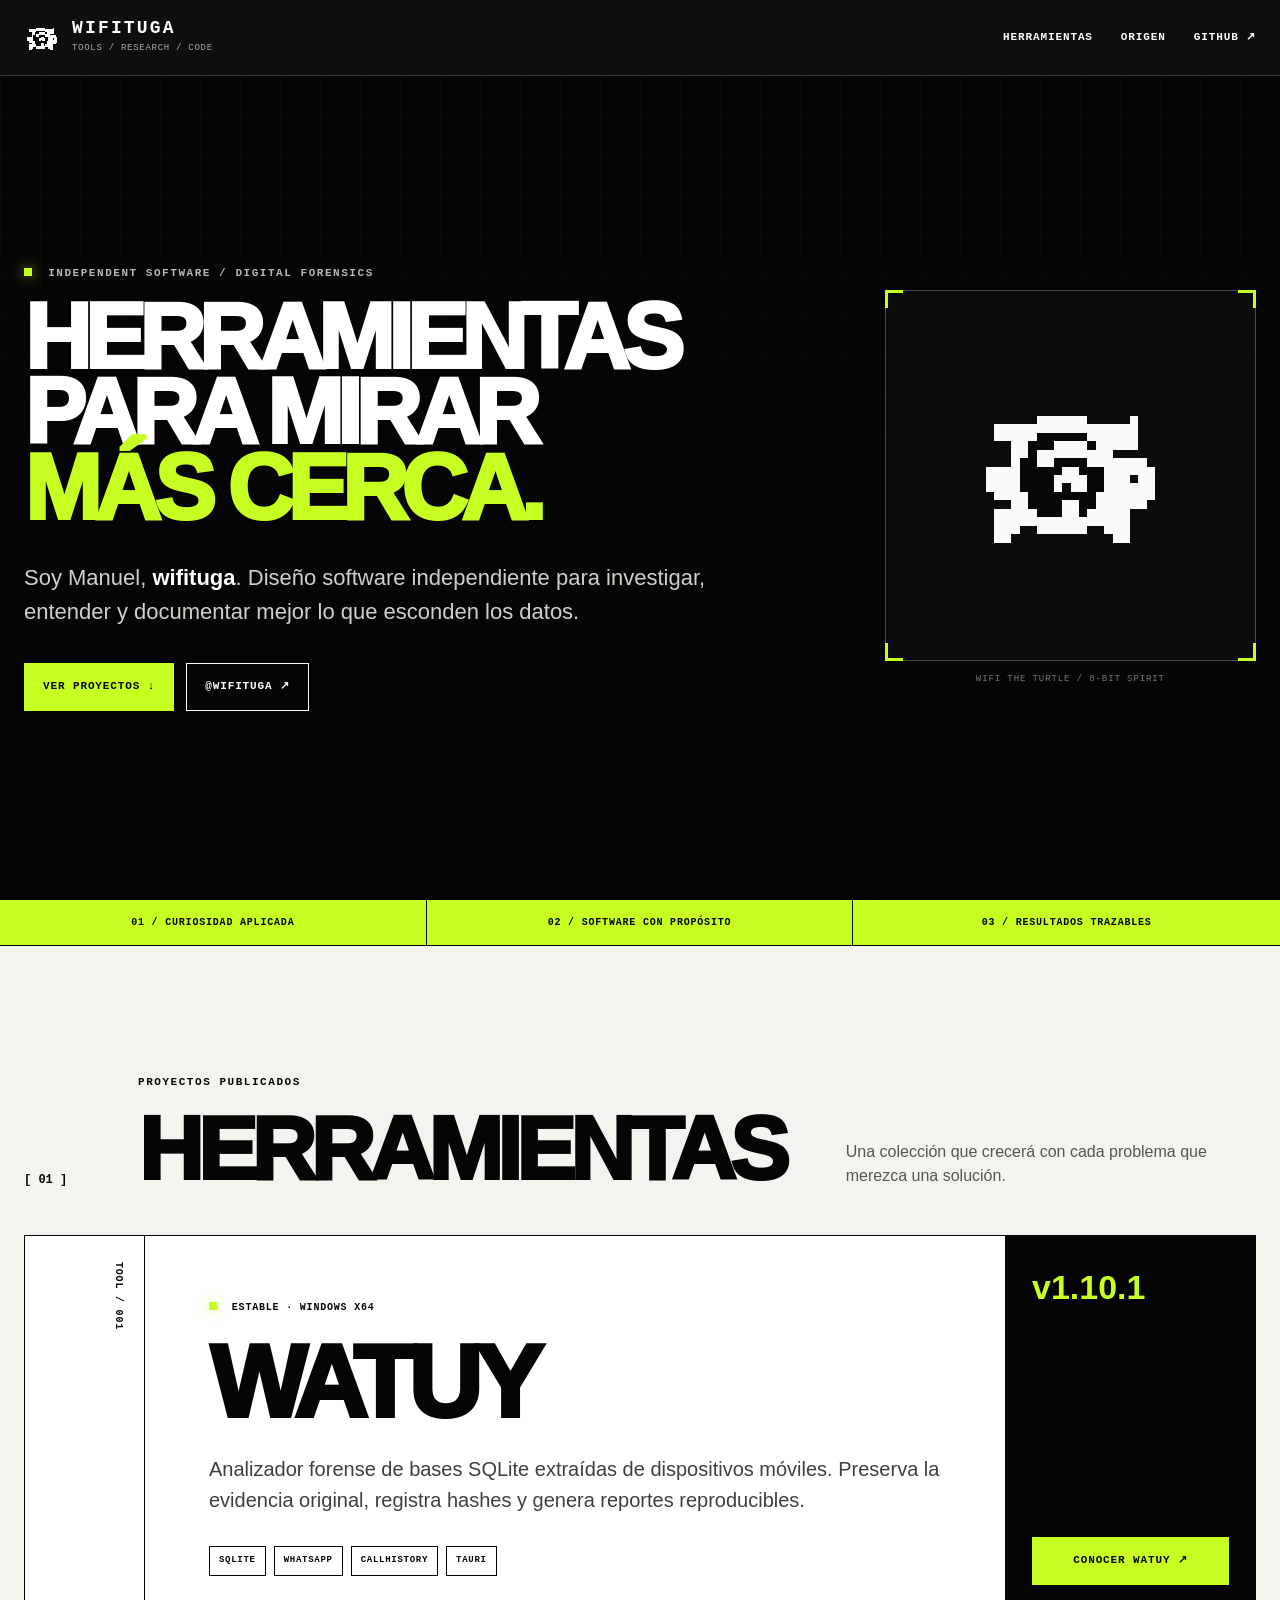
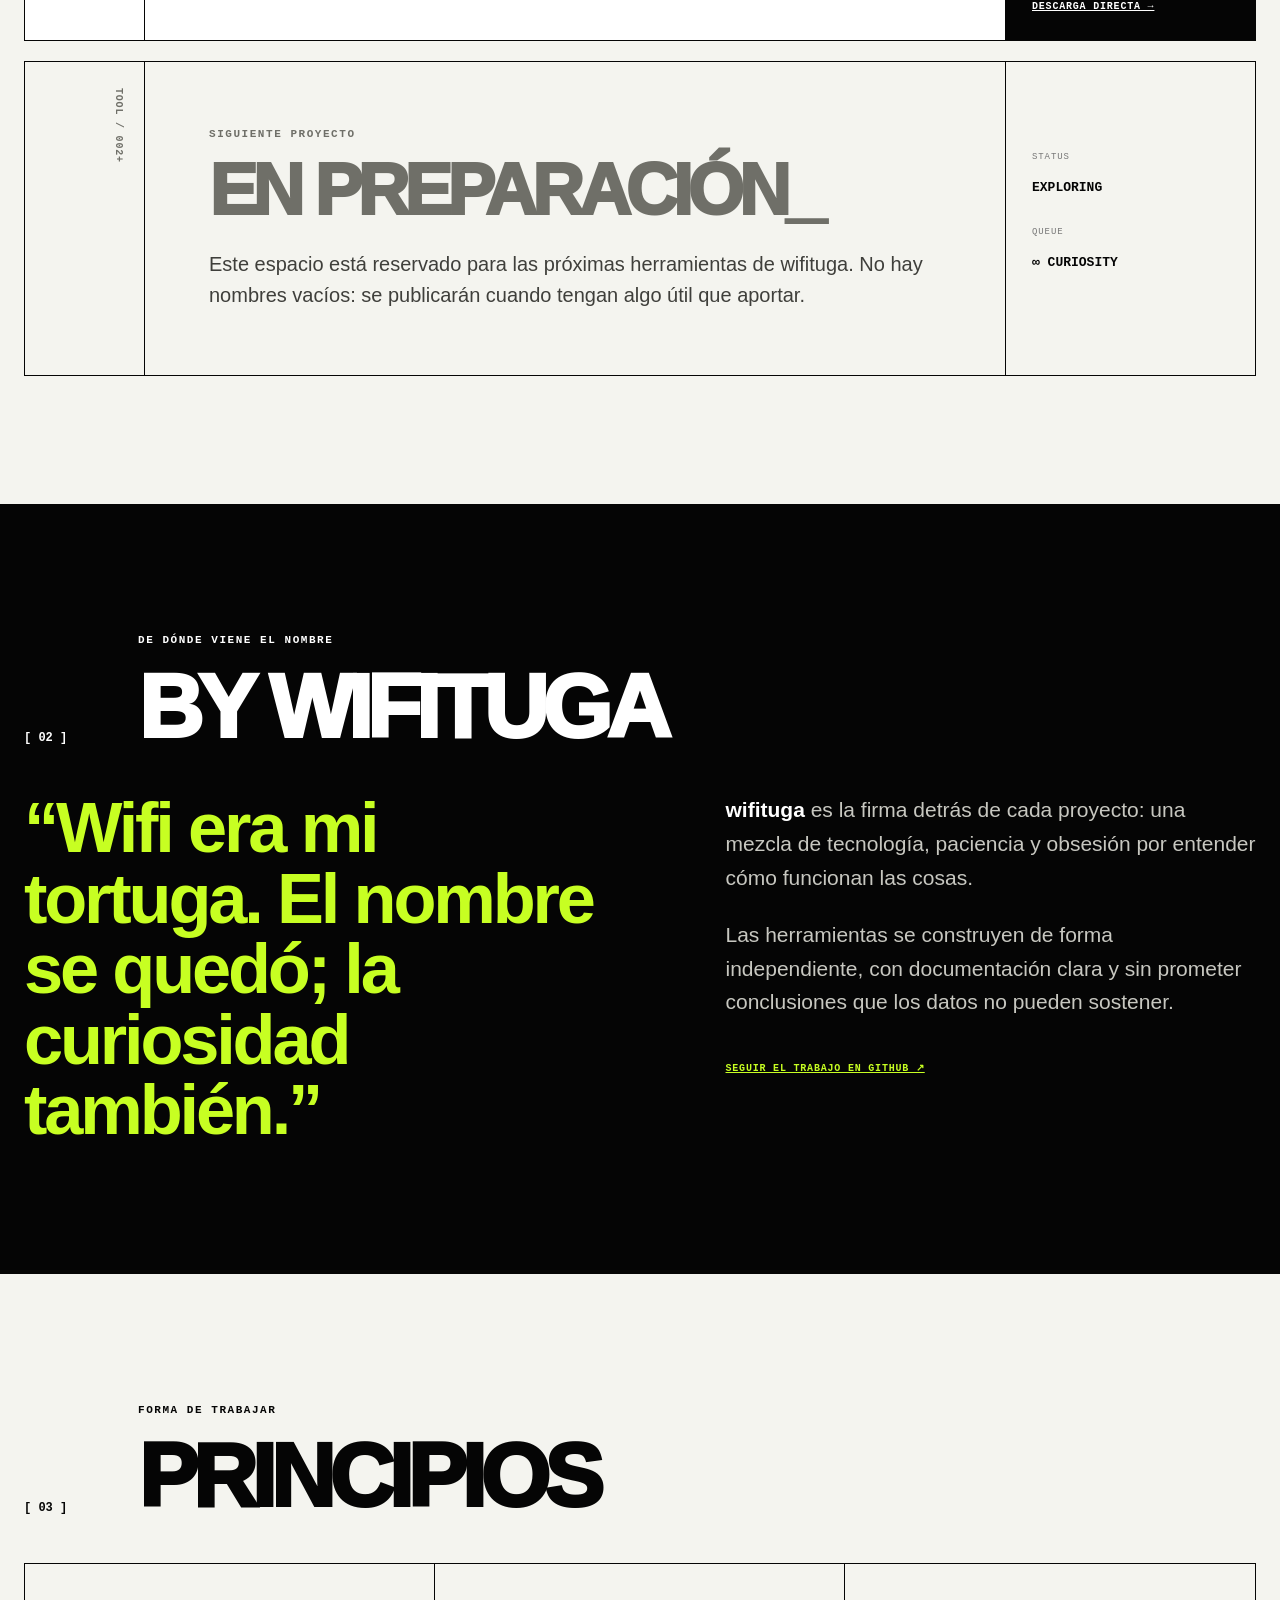
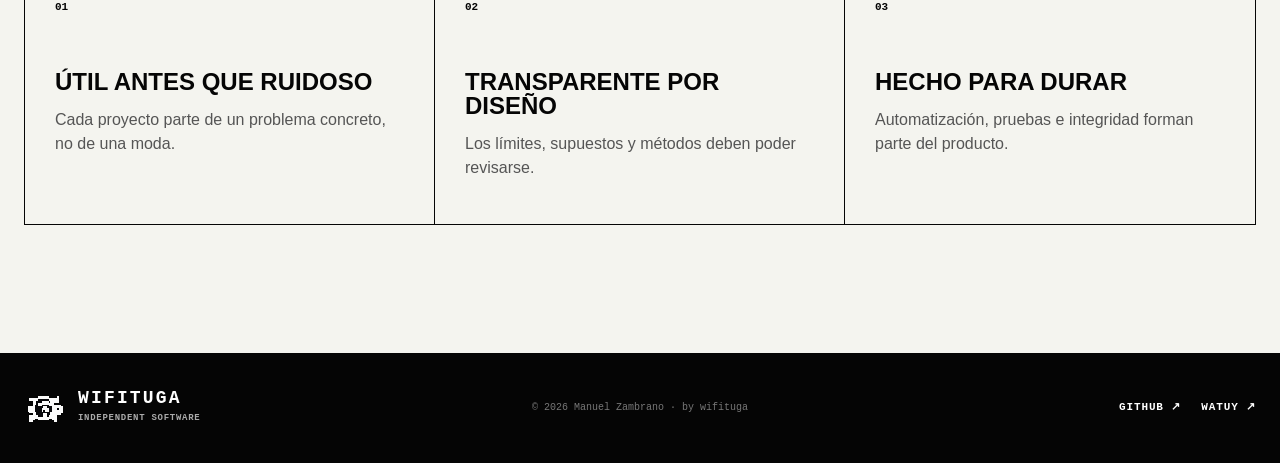
==== index.html @ 019ec4ca "feat: launch wifituga tools portal" ====
<!doctype html>
<html lang="es">
  <head>
    <meta charset="UTF-8" />
    <meta name="viewport" content="width=device-width, initial-scale=1" />
    <meta name="theme-color" content="#050505" />
    <meta
      name="description"
      content="Herramientas independientes de software y análisis forense digital creadas por wifituga. Conoce Watuy y los próximos proyectos."
    />
    <meta name="author" content="Manuel Zambrano — wifituga" />
    <meta name="robots" content="index, follow, max-image-preview:large" />
    <link rel="canonical" href="https://wifituga.github.io/" />
    <link rel="icon" href="assets/turtle.svg" type="image/svg+xml" />

    <meta property="og:type" content="website" />
    <meta property="og:site_name" content="wifituga" />
    <meta
      property="og:title"
      content="wifituga — herramientas para mirar más cerca"
    />
    <meta
      property="og:description"
      content="Software independiente, forense digital y proyectos nacidos de la curiosidad."
    />
    <meta property="og:url" content="https://wifituga.github.io/" />
    <meta
      property="og:image"
      content="https://wifituga.github.io/assets/og.png"
    />
    <meta property="og:image:width" content="1536" />
    <meta property="og:image:height" content="1024" />
    <meta
      property="og:image:alt"
      content="wifituga — herramientas para mirar más cerca"
    />
    <meta name="twitter:card" content="summary_large_image" />
    <meta
      name="twitter:title"
      content="wifituga — herramientas para mirar más cerca"
    />
    <meta
      name="twitter:description"
      content="Software independiente, forense digital y proyectos nacidos de la curiosidad."
    />
    <meta
      name="twitter:image"
      content="https://wifituga.github.io/assets/og.png"
    />

    <title>wifituga — software independiente y forense digital</title>
    <link rel="stylesheet" href="styles.css" />

    <script type="application/ld+json">
      {
        "@context": "https://schema.org",
        "@graph": [
          {
            "@type": "Person",
            "@id": "https://wifituga.github.io/#creator",
            "name": "Manuel Zambrano",
            "alternateName": "wifituga",
            "url": "https://wifituga.github.io/",
            "sameAs": ["https://github.com/wifituga"]
          },
          {
            "@type": "WebSite",
            "@id": "https://wifituga.github.io/#website",
            "name": "wifituga",
            "url": "https://wifituga.github.io/",
            "inLanguage": "es",
            "author": { "@id": "https://wifituga.github.io/#creator" }
          },
          {
            "@type": "SoftwareApplication",
            "name": "Watuy",
            "softwareVersion": "1.10.1",
            "applicationCategory": "SecurityApplication",
            "operatingSystem": "Windows 10, Windows 11",
            "url": "https://wifituga.github.io/watuy-downloads/",
            "downloadUrl": "https://github.com/wifituga/watuy-downloads/releases/latest",
            "description": "Analizador forense de bases SQLite extraídas de dispositivos móviles.",
            "author": { "@id": "https://wifituga.github.io/#creator" },
            "offers": {
              "@type": "Offer",
              "price": "0",
              "priceCurrency": "USD"
            }
          }
        ]
      }
    </script>
  </head>
  <body>
    <a class="skip-link" href="#herramientas">Saltar a herramientas</a>

    <header class="site-header">
      <a class="brand" href="#inicio" aria-label="wifituga, inicio">
        <img src="assets/turtle.svg" alt="" width="36" height="36" />
        <span><b>WIFITUGA</b><small>TOOLS / RESEARCH / CODE</small></span>
      </a>
      <nav aria-label="Navegación principal">
        <a href="#herramientas">HERRAMIENTAS</a>
        <a href="#origen">ORIGEN</a>
        <a href="https://github.com/wifituga" rel="me noopener">GITHUB ↗</a>
      </nav>
    </header>

    <main id="inicio">
      <section class="hero" aria-labelledby="hero-title">
        <div class="hero-grid" aria-hidden="true"></div>
        <div class="hero-copy">
          <p class="kicker">
            <span></span> INDEPENDENT SOFTWARE / DIGITAL FORENSICS
          </p>
          <h1 id="hero-title">
            <span>HERRAMIENTAS</span><span>PARA MIRAR</span><em>MÁS CERCA.</em>
          </h1>
          <p class="hero-intro">
            Soy Manuel, <strong>wifituga</strong>. Diseño software independiente
            para investigar, entender y documentar mejor lo que esconden los
            datos.
          </p>
          <div class="hero-actions">
            <a class="button button-primary" href="#herramientas"
              >VER PROYECTOS ↓</a
            >
            <a class="button button-quiet" href="https://github.com/wifituga"
              >@WIFITUGA ↗</a
            >
          </div>
        </div>
        <div class="hero-mark" aria-hidden="true">
          <div class="mark-frame">
            <span class="corner top-left"></span>
            <span class="corner top-right"></span>
            <span class="corner bottom-left"></span>
            <span class="corner bottom-right"></span>
            <img src="assets/turtle.svg" alt="" width="220" height="220" />
          </div>
          <p>WIFI THE TURTLE / 8-BIT SPIRIT</p>
        </div>
      </section>

      <section class="signal" aria-label="Principios de wifituga">
        <span>01 / CURIOSIDAD APLICADA</span>
        <span>02 / SOFTWARE CON PROPÓSITO</span>
        <span>03 / RESULTADOS TRAZABLES</span>
      </section>

      <section
        id="herramientas"
        class="section tools-section"
        aria-labelledby="tools-title"
      >
        <div class="section-heading">
          <p class="section-index">[ 01 ]</p>
          <div>
            <p class="eyebrow">PROYECTOS PUBLICADOS</p>
            <h2 id="tools-title">HERRAMIENTAS</h2>
          </div>
          <p class="section-note">
            Una colección que crecerá con cada problema que merezca una
            solución.
          </p>
        </div>

        <article class="product-card product-live">
          <div class="product-number">TOOL / 001</div>
          <div class="product-main">
            <div class="product-status">
              <span></span> ESTABLE · WINDOWS X64
            </div>
            <h3>WATUY</h3>
            <p>
              Analizador forense de bases SQLite extraídas de dispositivos
              móviles. Preserva la evidencia original, registra hashes y genera
              reportes reproducibles.
            </p>
            <ul class="tag-list" aria-label="Tecnologías y alcance de Watuy">
              <li>SQLITE</li>
              <li>WHATSAPP</li>
              <li>CALLHISTORY</li>
              <li>TAURI</li>
            </ul>
          </div>
          <div class="product-actions">
            <span class="version">v1.10.1</span>
            <a
              class="button button-primary"
              href="https://wifituga.github.io/watuy-downloads/"
              >CONOCER WATUY ↗</a
            >
            <a
              class="text-link"
              href="https://github.com/wifituga/watuy-downloads/releases/latest"
              >DESCARGA DIRECTA →</a
            >
          </div>
        </article>

        <article class="product-card product-next">
          <div class="product-number">TOOL / 002+</div>
          <div class="product-main">
            <p class="eyebrow">SIGUIENTE PROYECTO</p>
            <h3>EN PREPARACIÓN<span class="cursor">_</span></h3>
            <p>
              Este espacio está reservado para las próximas herramientas de
              wifituga. No hay nombres vacíos: se publicarán cuando tengan algo
              útil que aportar.
            </p>
          </div>
          <div class="product-actions product-code" aria-hidden="true">
            <span>STATUS</span>
            <b>EXPLORING</b>
            <span>QUEUE</span>
            <b>∞ CURIOSITY</b>
          </div>
        </article>
      </section>

      <section
        id="origen"
        class="section origin-section"
        aria-labelledby="origin-title"
      >
        <div class="section-heading inverse-heading">
          <p class="section-index">[ 02 ]</p>
          <div>
            <p class="eyebrow">DE DÓNDE VIENE EL NOMBRE</p>
            <h2 id="origin-title">BY WIFITUGA</h2>
          </div>
        </div>
        <div class="origin-grid">
          <blockquote>
            “Wifi era mi tortuga. El nombre se quedó; la curiosidad también.”
          </blockquote>
          <div class="origin-copy">
            <p>
              <strong>wifituga</strong> es la firma detrás de cada proyecto: una
              mezcla de tecnología, paciencia y obsesión por entender cómo
              funcionan las cosas.
            </p>
            <p>
              Las herramientas se construyen de forma independiente, con
              documentación clara y sin prometer conclusiones que los datos no
              pueden sostener.
            </p>
            <a href="https://github.com/wifituga" class="inverse-link"
              >SEGUIR EL TRABAJO EN GITHUB ↗</a
            >
          </div>
        </div>
      </section>

      <section
        class="section principles-section"
        aria-labelledby="principles-title"
      >
        <div class="section-heading">
          <p class="section-index">[ 03 ]</p>
          <div>
            <p class="eyebrow">FORMA DE TRABAJAR</p>
            <h2 id="principles-title">PRINCIPIOS</h2>
          </div>
        </div>
        <div class="principles-grid">
          <article>
            <span>01</span>
            <h3>ÚTIL ANTES QUE RUIDOSO</h3>
            <p>Cada proyecto parte de un problema concreto, no de una moda.</p>
          </article>
          <article>
            <span>02</span>
            <h3>TRANSPARENTE POR DISEÑO</h3>
            <p>Los límites, supuestos y métodos deben poder revisarse.</p>
          </article>
          <article>
            <span>03</span>
            <h3>HECHO PARA DURAR</h3>
            <p>
              Automatización, pruebas e integridad forman parte del producto.
            </p>
          </article>
        </div>
      </section>
    </main>

    <footer>
      <a class="footer-brand" href="#inicio">
        <img src="assets/turtle.svg" alt="" width="42" height="42" />
        <span><b>WIFITUGA</b><small>INDEPENDENT SOFTWARE</small></span>
      </a>
      <p>© 2026 Manuel Zambrano · by wifituga</p>
      <div>
        <a href="https://github.com/wifituga">GITHUB ↗</a
        ><a href="https://wifituga.github.io/watuy-downloads/">WATUY ↗</a>
      </div>
    </footer>
  </body>
</html>
---- styles.css ----
:root {
  --ink: #050505;
  --paper: #f4f4ef;
  --white: #fff;
  --muted: #9a9a91;
  --line: rgba(5, 5, 5, 0.2);
  --acid: #c7ff22;
  --max: 1240px;
}

* {
  box-sizing: border-box;
}
html {
  scroll-behavior: smooth;
}
body {
  margin: 0;
  background: var(--paper);
  color: var(--ink);
  font-family: "Courier New", Courier, monospace;
  line-height: 1.5;
  text-rendering: optimizeLegibility;
}
a {
  color: inherit;
}
img {
  display: block;
  max-width: 100%;
}

.skip-link {
  position: fixed;
  top: -100px;
  left: 16px;
  z-index: 100;
  padding: 10px 14px;
  background: var(--acid);
  color: var(--ink);
  font-weight: 900;
}
.skip-link:focus {
  top: 12px;
}

.site-header {
  position: sticky;
  top: 0;
  z-index: 50;
  display: flex;
  min-height: 76px;
  align-items: center;
  justify-content: space-between;
  padding: 12px max(24px, calc((100vw - var(--max)) / 2));
  border-bottom: 1px solid rgba(255, 255, 255, 0.18);
  background: rgba(5, 5, 5, 0.96);
  color: var(--white);
  backdrop-filter: blur(12px);
}
.brand,
.footer-brand {
  display: flex;
  align-items: center;
  gap: 12px;
  text-decoration: none;
}
.brand img,
.footer-brand img {
  filter: invert(1);
}
.brand span,
.footer-brand span {
  display: grid;
}
.brand b,
.footer-brand b {
  font-size: 18px;
  letter-spacing: 0.12em;
  line-height: 1;
}
.brand small,
.footer-brand small {
  margin-top: 5px;
  color: #aaa;
  font-size: 9px;
  letter-spacing: 0.08em;
}
nav {
  display: flex;
  align-items: center;
  gap: 28px;
}
nav a,
footer a {
  font-size: 11px;
  font-weight: 900;
  letter-spacing: 0.08em;
  text-decoration: none;
}
nav a:hover,
nav a:focus-visible,
footer a:hover,
footer a:focus-visible {
  color: var(--acid);
}

.hero {
  position: relative;
  display: grid;
  min-height: calc(100vh - 76px);
  grid-template-columns: minmax(0, 1.35fr) minmax(320px, 0.65fr);
  align-items: center;
  gap: clamp(40px, 7vw, 100px);
  overflow: hidden;
  padding: clamp(70px, 10vw, 130px) max(24px, calc((100vw - var(--max)) / 2));
  background: var(--ink);
  color: var(--white);
}
.hero-grid {
  position: absolute;
  inset: 0;
  opacity: 0.13;
  background-image:
    linear-gradient(rgba(255, 255, 255, 0.2) 1px, transparent 1px),
    linear-gradient(90deg, rgba(255, 255, 255, 0.2) 1px, transparent 1px);
  background-size: 40px 40px;
  mask-image: linear-gradient(to bottom, black, transparent 88%);
}
.hero-copy,
.hero-mark {
  position: relative;
  z-index: 1;
}
.kicker,
.eyebrow {
  margin: 0 0 18px;
  font-size: 11px;
  font-weight: 900;
  letter-spacing: 0.14em;
}
.kicker {
  color: #b8b8af;
}
.kicker span,
.product-status span {
  display: inline-block;
  width: 8px;
  height: 8px;
  margin-right: 8px;
  background: var(--acid);
  box-shadow: 0 0 14px rgba(199, 255, 34, 0.7);
}
h1,
h2,
h3,
p {
  overflow-wrap: anywhere;
}
h1 {
  max-width: 820px;
  margin: 0;
  font-family: Arial, Helvetica, sans-serif;
  font-size: clamp(52px, 7.2vw, 100px);
  font-weight: 950;
  letter-spacing: -0.075em;
  line-height: 0.82;
}
h1 span,
h1 em {
  display: block;
  white-space: nowrap;
}
h1 em {
  color: var(--acid);
  font-style: normal;
}
.hero-intro {
  max-width: 720px;
  margin: 34px 0 0;
  color: #d0d0c9;
  font-family: Arial, Helvetica, sans-serif;
  font-size: clamp(17px, 2vw, 22px);
  line-height: 1.55;
}
.hero-intro strong {
  color: var(--white);
}
.hero-actions {
  display: flex;
  flex-wrap: wrap;
  gap: 12px;
  margin-top: 34px;
}
.button {
  display: inline-flex;
  min-height: 48px;
  align-items: center;
  justify-content: center;
  padding: 13px 18px;
  border: 1px solid currentColor;
  font-size: 11px;
  font-weight: 900;
  letter-spacing: 0.08em;
  text-decoration: none;
  transition:
    transform 0.16s ease,
    background 0.16s ease,
    color 0.16s ease;
}
.button:hover,
.button:focus-visible {
  transform: translate(-3px, -3px);
  box-shadow: 3px 3px 0 currentColor;
}
.button-primary {
  border-color: var(--acid);
  background: var(--acid);
  color: var(--ink);
}
.button-quiet {
  color: var(--white);
}
.mark-frame {
  position: relative;
  display: grid;
  aspect-ratio: 1;
  place-items: center;
  border: 1px solid rgba(255, 255, 255, 0.25);
  background: rgba(255, 255, 255, 0.025);
}
.mark-frame img {
  width: 55%;
  filter: invert(1);
  image-rendering: pixelated;
}
.corner {
  position: absolute;
  width: 18px;
  height: 18px;
  border-color: var(--acid);
}
.top-left {
  top: -1px;
  left: -1px;
  border-top: 3px solid var(--acid);
  border-left: 3px solid var(--acid);
}
.top-right {
  top: -1px;
  right: -1px;
  border-top: 3px solid var(--acid);
  border-right: 3px solid var(--acid);
}
.bottom-left {
  bottom: -1px;
  left: -1px;
  border-bottom: 3px solid var(--acid);
  border-left: 3px solid var(--acid);
}
.bottom-right {
  right: -1px;
  bottom: -1px;
  border-right: 3px solid var(--acid);
  border-bottom: 3px solid var(--acid);
}
.hero-mark > p {
  margin: 12px 0 0;
  color: #777;
  font-size: 9px;
  letter-spacing: 0.1em;
  text-align: center;
}

.signal {
  display: grid;
  grid-template-columns: repeat(3, 1fr);
  border-bottom: 1px solid var(--ink);
  background: var(--acid);
}
.signal span {
  padding: 15px 20px;
  border-right: 1px solid var(--ink);
  font-size: 10px;
  font-weight: 900;
  letter-spacing: 0.08em;
  text-align: center;
}
.signal span:last-child {
  border-right: 0;
}

.section {
  padding: clamp(80px, 10vw, 140px) max(24px, calc((100vw - var(--max)) / 2));
}
.section-heading {
  display: grid;
  grid-template-columns: 90px minmax(260px, 1fr) minmax(240px, 0.6fr);
  align-items: end;
  gap: 24px;
  margin-bottom: 46px;
}
.section-index {
  margin: 0;
  font-size: 12px;
  font-weight: 900;
}
.section-heading h2 {
  margin: 0;
  font-family: Arial, Helvetica, sans-serif;
  font-size: clamp(46px, 7vw, 94px);
  font-weight: 950;
  letter-spacing: -0.065em;
  line-height: 0.9;
}
.section-note {
  margin: 0;
  color: #555;
  font-family: Arial, Helvetica, sans-serif;
  font-size: 16px;
  line-height: 1.55;
}

.product-card {
  display: grid;
  grid-template-columns: 120px minmax(0, 1fr) 250px;
  border: 1px solid var(--ink);
  background: var(--white);
}
.product-card + .product-card {
  margin-top: 20px;
}
.product-number {
  padding: 26px 18px;
  border-right: 1px solid var(--ink);
  font-size: 10px;
  font-weight: 900;
  letter-spacing: 0.08em;
  writing-mode: vertical-rl;
}
.product-main {
  padding: clamp(30px, 5vw, 66px);
}
.product-status {
  margin-bottom: 24px;
  font-size: 10px;
  font-weight: 900;
  letter-spacing: 0.08em;
}
.product-main h3 {
  margin: 0;
  font-family: Arial, Helvetica, sans-serif;
  font-size: clamp(54px, 8vw, 104px);
  font-weight: 950;
  letter-spacing: -0.07em;
  line-height: 0.85;
}
.product-main > p:not(.eyebrow) {
  max-width: 760px;
  margin: 28px 0 0;
  color: #3f3f3b;
  font-family: Arial, Helvetica, sans-serif;
  font-size: clamp(16px, 2vw, 20px);
  line-height: 1.55;
}
.tag-list {
  display: flex;
  flex-wrap: wrap;
  gap: 8px;
  margin: 30px 0 0;
  padding: 0;
  list-style: none;
}
.tag-list li {
  padding: 7px 9px;
  border: 1px solid var(--ink);
  font-size: 9px;
  font-weight: 900;
  letter-spacing: 0.08em;
}
.product-actions {
  display: flex;
  flex-direction: column;
  justify-content: flex-end;
  gap: 14px;
  padding: 26px;
  border-left: 1px solid var(--ink);
  background: var(--ink);
  color: var(--white);
}
.version {
  margin-bottom: auto;
  color: var(--acid);
  font-family: Arial, Helvetica, sans-serif;
  font-size: 34px;
  font-weight: 900;
}
.text-link,
.inverse-link {
  font-size: 10px;
  font-weight: 900;
  letter-spacing: 0.08em;
}
.product-actions .button {
  width: 100%;
}
.product-next {
  background: transparent;
  color: #6f6f68;
}
.product-next .product-main h3 {
  font-size: clamp(38px, 6vw, 72px);
}
.product-next .product-actions {
  justify-content: center;
  background: transparent;
  color: var(--ink);
}
.product-code span {
  color: #777;
  font-size: 9px;
  letter-spacing: 0.1em;
}
.product-code b {
  margin-bottom: 14px;
  font-size: 13px;
}
.cursor {
  animation: blink 1s steps(1) infinite;
}
@keyframes blink {
  50% {
    opacity: 0;
  }
}

.origin-section {
  background: var(--ink);
  color: var(--white);
}
.inverse-heading {
  border-bottom-color: rgba(255, 255, 255, 0.3);
}
.origin-grid {
  display: grid;
  grid-template-columns: 1.05fr 0.95fr;
  gap: clamp(50px, 9vw, 130px);
  align-items: start;
}
blockquote {
  margin: 0;
  color: var(--acid);
  font-family: Arial, Helvetica, sans-serif;
  font-size: clamp(36px, 5.5vw, 76px);
  font-weight: 900;
  letter-spacing: -0.045em;
  line-height: 1;
}
.origin-copy {
  max-width: 600px;
}
.origin-copy p {
  margin: 0 0 24px;
  color: #c7c7c0;
  font-family: Arial, Helvetica, sans-serif;
  font-size: clamp(17px, 2vw, 21px);
  line-height: 1.6;
}
.origin-copy strong {
  color: var(--white);
}
.inverse-link {
  display: inline-block;
  margin-top: 18px;
  color: var(--acid);
}

.principles-grid {
  display: grid;
  grid-template-columns: repeat(3, 1fr);
  border: 1px solid var(--ink);
}
.principles-grid article {
  min-height: 260px;
  padding: 30px;
  border-right: 1px solid var(--ink);
}
.principles-grid article:last-child {
  border-right: 0;
}
.principles-grid span {
  font-size: 11px;
  font-weight: 900;
}
.principles-grid h3 {
  margin: 52px 0 14px;
  font-family: Arial, Helvetica, sans-serif;
  font-size: 24px;
  line-height: 1;
}
.principles-grid p {
  margin: 0;
  color: #555;
  font-family: Arial, Helvetica, sans-serif;
  line-height: 1.55;
}

footer {
  display: grid;
  grid-template-columns: 1fr auto 1fr;
  align-items: center;
  gap: 24px;
  padding: 34px max(24px, calc((100vw - var(--max)) / 2));
  background: var(--ink);
  color: var(--white);
}
footer p {
  margin: 0;
  color: #777;
  font-size: 10px;
  text-align: center;
}
footer > div {
  display: flex;
  justify-content: flex-end;
  gap: 20px;
}

@media (max-width: 900px) {
  nav a:not(:last-child) {
    display: none;
  }
  .hero {
    grid-template-columns: 1fr;
  }
  .hero-mark {
    width: min(400px, 75vw);
  }
  .section-heading {
    grid-template-columns: 54px 1fr;
  }
  .section-note {
    grid-column: 2;
  }
  .product-card {
    grid-template-columns: 70px 1fr;
  }
  .product-actions {
    grid-column: 2;
    border-top: 1px solid var(--ink);
    border-left: 0;
  }
  .version {
    margin-bottom: 20px;
  }
  .origin-grid {
    grid-template-columns: 1fr;
  }
  .principles-grid {
    grid-template-columns: 1fr;
  }
  .principles-grid article {
    border-right: 0;
    border-bottom: 1px solid var(--ink);
  }
  .principles-grid article:last-child {
    border-bottom: 0;
  }
  footer {
    grid-template-columns: 1fr;
    justify-items: start;
  }
  footer p {
    text-align: left;
  }
  footer > div {
    justify-content: flex-start;
  }
}

@media (max-width: 560px) {
  .site-header {
    min-height: 68px;
  }
  .brand small {
    display: none;
  }
  .signal {
    grid-template-columns: 1fr;
  }
  .signal span {
    border-right: 0;
    border-bottom: 1px solid var(--ink);
  }
  .signal span:last-child {
    border-bottom: 0;
  }
  .section-heading {
    grid-template-columns: 1fr;
  }
  .section-note,
  .section-heading > * {
    grid-column: 1;
  }
  .product-card {
    grid-template-columns: 1fr;
  }
  .product-number {
    border-right: 0;
    border-bottom: 1px solid var(--ink);
    writing-mode: initial;
  }
  .product-actions {
    grid-column: 1;
  }
  .hero-actions .button {
    width: 100%;
  }
  h1 {
    font-size: clamp(40px, 12vw, 62px);
  }
}

@media (prefers-reduced-motion: reduce) {
  html {
    scroll-behavior: auto;
  }
  *,
  *::before,
  *::after {
    animation-duration: 0.01ms !important;
    animation-iteration-count: 1 !important;
    transition-duration: 0.01ms !important;
  }
}
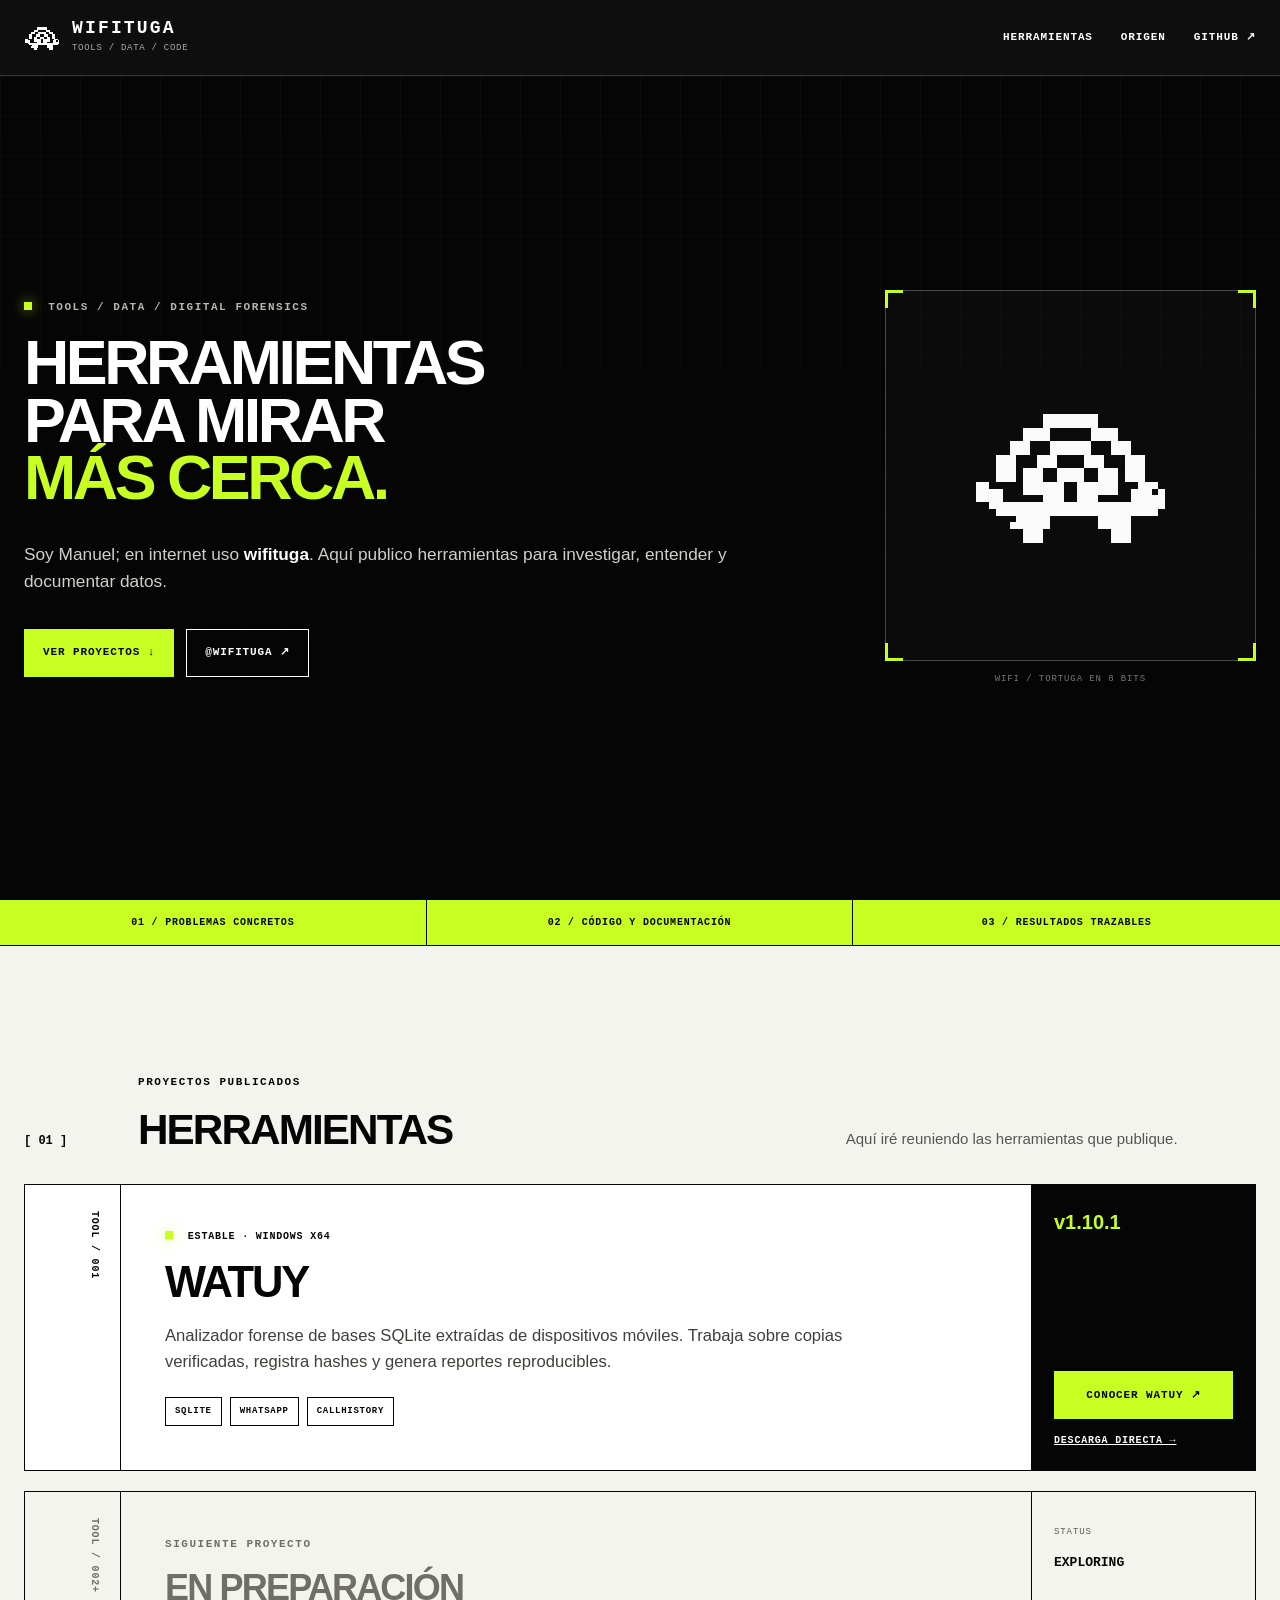
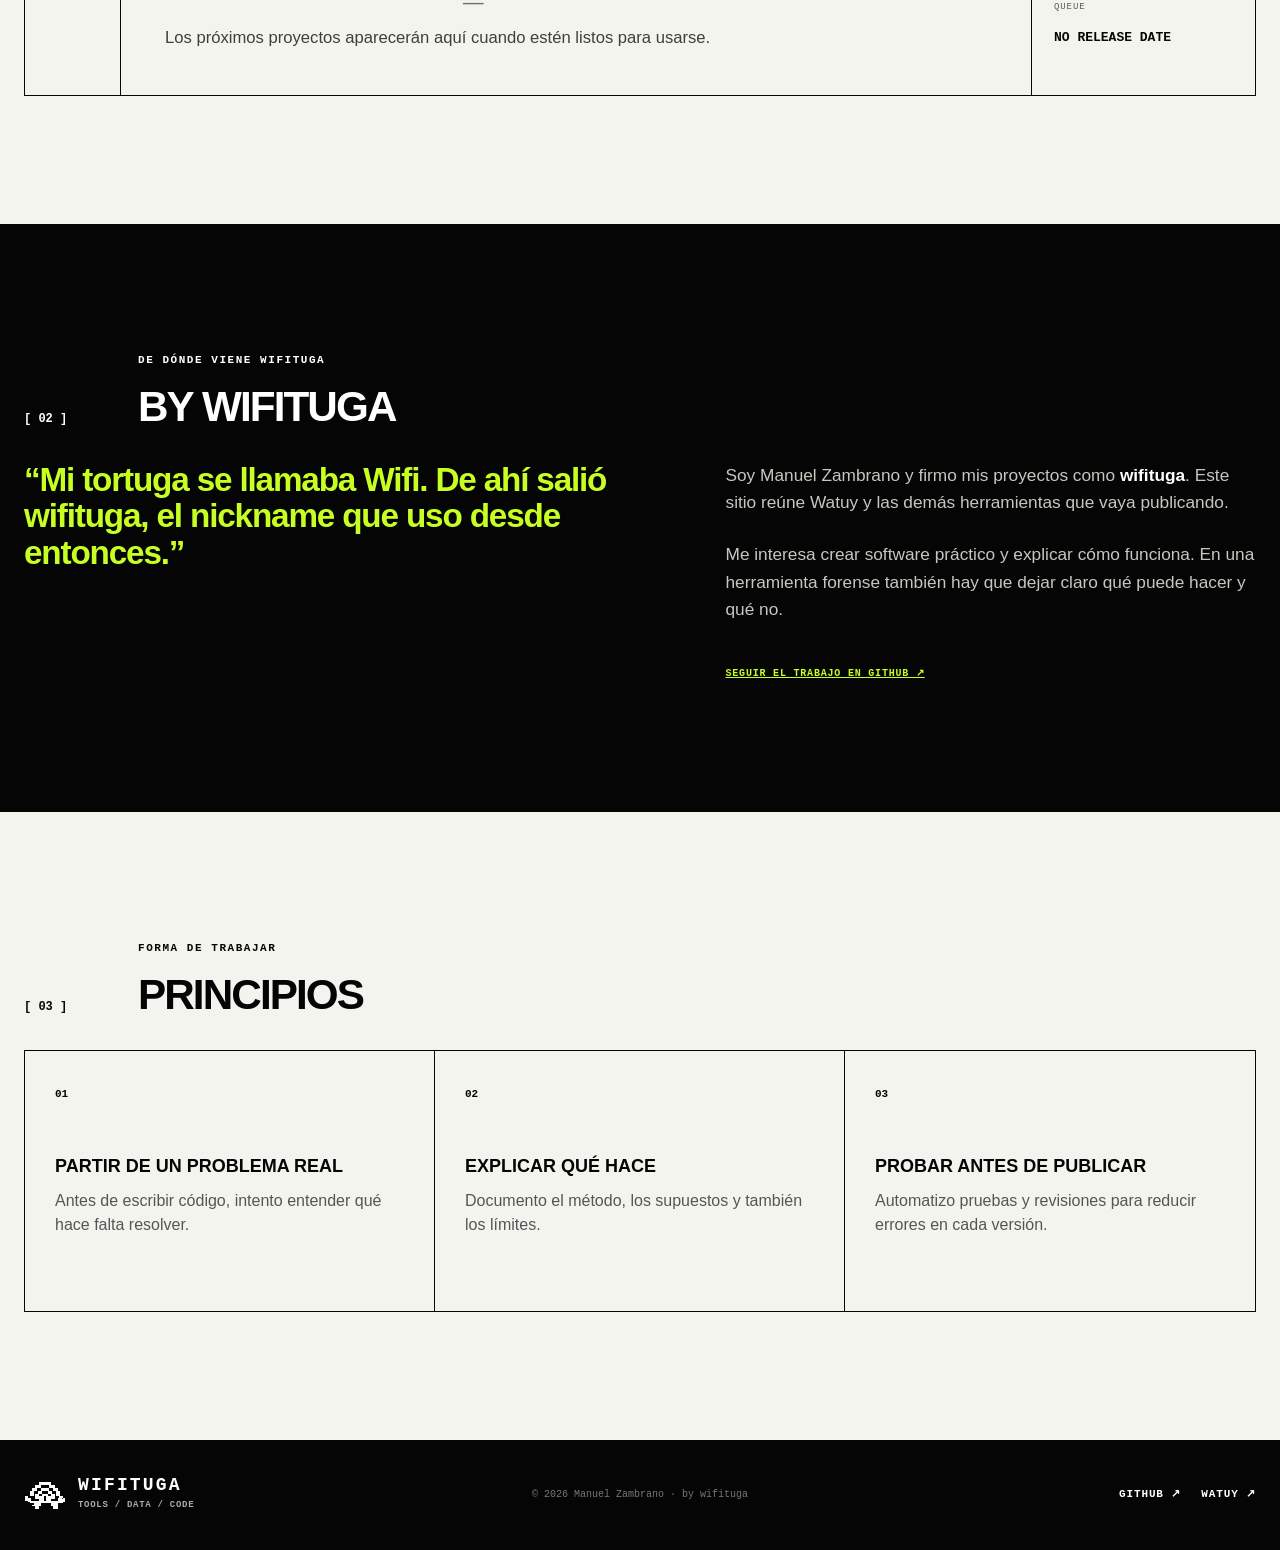
==== commit a1288589: "refine typography and site copy" ====
--- a/index.html
+++ b/index.html
@@ -6,7 +6,7 @@
     <meta name="theme-color" content="#050505" />
     <meta
       name="description"
-      content="Herramientas independientes de software y análisis forense digital creadas por wifituga. Conoce Watuy y los próximos proyectos."
+      content="Sitio de Manuel Zambrano, wifituga. Herramientas para investigar y documentar datos, entre ellas Watuy."
     />
     <meta name="author" content="Manuel Zambrano — wifituga" />
     <meta name="robots" content="index, follow, max-image-preview:large" />
@@ -21,7 +21,7 @@
     />
     <meta
       property="og:description"
-      content="Software independiente, forense digital y proyectos nacidos de la curiosidad."
+      content="Herramientas y proyectos de Manuel Zambrano, wifituga."
     />
     <meta property="og:url" content="https://wifituga.github.io/" />
     <meta
@@ -41,14 +41,14 @@
     />
     <meta
       name="twitter:description"
-      content="Software independiente, forense digital y proyectos nacidos de la curiosidad."
+      content="Herramientas y proyectos de Manuel Zambrano, wifituga."
     />
     <meta
       name="twitter:image"
       content="https://wifituga.github.io/assets/og.png"
     />
 
-    <title>wifituga — software independiente y forense digital</title>
+    <title>wifituga — herramientas y proyectos</title>
     <link rel="stylesheet" href="styles.css" />
 
     <script type="application/ld+json">
@@ -74,7 +74,7 @@
           {
             "@type": "SoftwareApplication",
             "name": "Watuy",
-            "softwareVersion": "1.10.1",
+            "softwareVersion": "1.10.2",
             "applicationCategory": "SecurityApplication",
             "operatingSystem": "Windows 10, Windows 11",
             "url": "https://wifituga.github.io/watuy-downloads/",
@@ -97,7 +97,7 @@
     <header class="site-header">
       <a class="brand" href="#inicio" aria-label="wifituga, inicio">
         <img src="assets/turtle.svg" alt="" width="36" height="36" />
-        <span><b>WIFITUGA</b><small>TOOLS / RESEARCH / CODE</small></span>
+        <span><b>WIFITUGA</b><small>TOOLS / DATA / CODE</small></span>
       </a>
       <nav aria-label="Navegación principal">
         <a href="#herramientas">HERRAMIENTAS</a>
@@ -111,15 +111,14 @@
         <div class="hero-grid" aria-hidden="true"></div>
         <div class="hero-copy">
           <p class="kicker">
-            <span></span> INDEPENDENT SOFTWARE / DIGITAL FORENSICS
+            <span></span> TOOLS / DATA / DIGITAL FORENSICS
           </p>
           <h1 id="hero-title">
             <span>HERRAMIENTAS</span><span>PARA MIRAR</span><em>MÁS CERCA.</em>
           </h1>
           <p class="hero-intro">
-            Soy Manuel, <strong>wifituga</strong>. Diseño software independiente
-            para investigar, entender y documentar mejor lo que esconden los
-            datos.
+            Soy Manuel; en internet uso <strong>wifituga</strong>. Aquí publico
+            herramientas para investigar, entender y documentar datos.
           </p>
           <div class="hero-actions">
             <a class="button button-primary" href="#herramientas"
@@ -138,13 +137,13 @@
             <span class="corner bottom-right"></span>
             <img src="assets/turtle.svg" alt="" width="220" height="220" />
           </div>
-          <p>WIFI THE TURTLE / 8-BIT SPIRIT</p>
+          <p>WIFI / TORTUGA EN 8 BITS</p>
         </div>
       </section>
 
       <section class="signal" aria-label="Principios de wifituga">
-        <span>01 / CURIOSIDAD APLICADA</span>
-        <span>02 / SOFTWARE CON PROPÓSITO</span>
+        <span>01 / PROBLEMAS CONCRETOS</span>
+        <span>02 / CÓDIGO Y DOCUMENTACIÓN</span>
         <span>03 / RESULTADOS TRAZABLES</span>
       </section>
 
@@ -160,8 +159,7 @@
             <h2 id="tools-title">HERRAMIENTAS</h2>
           </div>
           <p class="section-note">
-            Una colección que crecerá con cada problema que merezca una
-            solución.
+            Aquí iré reuniendo las herramientas que publique.
           </p>
         </div>
 
@@ -174,14 +172,13 @@
             <h3>WATUY</h3>
             <p>
               Analizador forense de bases SQLite extraídas de dispositivos
-              móviles. Preserva la evidencia original, registra hashes y genera
-              reportes reproducibles.
+              móviles. Trabaja sobre copias verificadas, registra hashes y
+              genera reportes reproducibles.
             </p>
             <ul class="tag-list" aria-label="Tecnologías y alcance de Watuy">
               <li>SQLITE</li>
               <li>WHATSAPP</li>
               <li>CALLHISTORY</li>
-              <li>TAURI</li>
             </ul>
           </div>
           <div class="product-actions">
@@ -205,16 +202,15 @@
             <p class="eyebrow">SIGUIENTE PROYECTO</p>
             <h3>EN PREPARACIÓN<span class="cursor">_</span></h3>
             <p>
-              Este espacio está reservado para las próximas herramientas de
-              wifituga. No hay nombres vacíos: se publicarán cuando tengan algo
-              útil que aportar.
+              Los próximos proyectos aparecerán aquí cuando estén listos para
+              usarse.
             </p>
           </div>
           <div class="product-actions product-code" aria-hidden="true">
             <span>STATUS</span>
             <b>EXPLORING</b>
             <span>QUEUE</span>
-            <b>∞ CURIOSITY</b>
+            <b>NO RELEASE DATE</b>
           </div>
         </article>
       </section>
@@ -227,24 +223,25 @@
         <div class="section-heading inverse-heading">
           <p class="section-index">[ 02 ]</p>
           <div>
-            <p class="eyebrow">DE DÓNDE VIENE EL NOMBRE</p>
+            <p class="eyebrow">DE DÓNDE VIENE WIFITUGA</p>
             <h2 id="origin-title">BY WIFITUGA</h2>
           </div>
         </div>
         <div class="origin-grid">
           <blockquote>
-            “Wifi era mi tortuga. El nombre se quedó; la curiosidad también.”
+            “Mi tortuga se llamaba Wifi. De ahí salió wifituga, el nickname que
+            uso desde entonces.”
           </blockquote>
           <div class="origin-copy">
             <p>
-              <strong>wifituga</strong> es la firma detrás de cada proyecto: una
-              mezcla de tecnología, paciencia y obsesión por entender cómo
-              funcionan las cosas.
-            </p>
-            <p>
-              Las herramientas se construyen de forma independiente, con
-              documentación clara y sin prometer conclusiones que los datos no
-              pueden sostener.
+              Soy Manuel Zambrano y firmo mis proyectos como
+              <strong>wifituga</strong>. Este sitio reúne Watuy y las demás
+              herramientas que vaya publicando.
+            </p>
+            <p>
+              Me interesa crear software práctico y explicar cómo funciona. En
+              una herramienta forense también hay que dejar claro qué puede
+              hacer y qué no.
             </p>
             <a href="https://github.com/wifituga" class="inverse-link"
               >SEGUIR EL TRABAJO EN GITHUB ↗</a
@@ -267,20 +264,18 @@
         <div class="principles-grid">
           <article>
             <span>01</span>
-            <h3>ÚTIL ANTES QUE RUIDOSO</h3>
-            <p>Cada proyecto parte de un problema concreto, no de una moda.</p>
+            <h3>PARTIR DE UN PROBLEMA REAL</h3>
+            <p>Antes de escribir código, intento entender qué hace falta resolver.</p>
           </article>
           <article>
             <span>02</span>
-            <h3>TRANSPARENTE POR DISEÑO</h3>
-            <p>Los límites, supuestos y métodos deben poder revisarse.</p>
+            <h3>EXPLICAR QUÉ HACE</h3>
+            <p>Documento el método, los supuestos y también los límites.</p>
           </article>
           <article>
             <span>03</span>
-            <h3>HECHO PARA DURAR</h3>
-            <p>
-              Automatización, pruebas e integridad forman parte del producto.
-            </p>
+            <h3>PROBAR ANTES DE PUBLICAR</h3>
+            <p>Automatizo pruebas y revisiones para reducir errores en cada versión.</p>
           </article>
         </div>
       </section>
@@ -289,7 +284,7 @@
     <footer>
       <a class="footer-brand" href="#inicio">
         <img src="assets/turtle.svg" alt="" width="42" height="42" />
-        <span><b>WIFITUGA</b><small>INDEPENDENT SOFTWARE</small></span>
+        <span><b>WIFITUGA</b><small>TOOLS / DATA / CODE</small></span>
       </a>
       <p>© 2026 Manuel Zambrano · by wifituga</p>
       <div>
--- a/styles.css
+++ b/styles.css
@@ -161,10 +161,10 @@
   max-width: 820px;
   margin: 0;
   font-family: Arial, Helvetica, sans-serif;
-  font-size: clamp(52px, 7.2vw, 100px);
-  font-weight: 950;
-  letter-spacing: -0.075em;
-  line-height: 0.82;
+  font-size: clamp(38px, 4.9vw, 64px);
+  font-weight: 900;
+  letter-spacing: -0.055em;
+  line-height: 0.92;
 }
 h1 span,
 h1 em {
@@ -180,7 +180,7 @@
   margin: 34px 0 0;
   color: #d0d0c9;
   font-family: Arial, Helvetica, sans-serif;
-  font-size: clamp(17px, 2vw, 22px);
+  font-size: clamp(15px, 1.35vw, 18px);
   line-height: 1.55;
 }
 .hero-intro strong {
@@ -298,7 +298,7 @@
   grid-template-columns: 90px minmax(260px, 1fr) minmax(240px, 0.6fr);
   align-items: end;
   gap: 24px;
-  margin-bottom: 46px;
+  margin-bottom: 34px;
 }
 .section-index {
   margin: 0;
@@ -308,22 +308,22 @@
 .section-heading h2 {
   margin: 0;
   font-family: Arial, Helvetica, sans-serif;
-  font-size: clamp(46px, 7vw, 94px);
-  font-weight: 950;
-  letter-spacing: -0.065em;
-  line-height: 0.9;
+  font-size: clamp(28px, 3.3vw, 44px);
+  font-weight: 900;
+  letter-spacing: -0.045em;
+  line-height: 0.98;
 }
 .section-note {
   margin: 0;
   color: #555;
   font-family: Arial, Helvetica, sans-serif;
-  font-size: 16px;
+  font-size: 15px;
   line-height: 1.55;
 }
 
 .product-card {
   display: grid;
-  grid-template-columns: 120px minmax(0, 1fr) 250px;
+  grid-template-columns: 96px minmax(0, 1fr) 224px;
   border: 1px solid var(--ink);
   background: var(--white);
 }
@@ -339,10 +339,10 @@
   writing-mode: vertical-rl;
 }
 .product-main {
-  padding: clamp(30px, 5vw, 66px);
+  padding: clamp(24px, 3.5vw, 44px);
 }
 .product-status {
-  margin-bottom: 24px;
+  margin-bottom: 18px;
   font-size: 10px;
   font-weight: 900;
   letter-spacing: 0.08em;
@@ -350,24 +350,24 @@
 .product-main h3 {
   margin: 0;
   font-family: Arial, Helvetica, sans-serif;
-  font-size: clamp(54px, 8vw, 104px);
-  font-weight: 950;
-  letter-spacing: -0.07em;
-  line-height: 0.85;
+  font-size: clamp(28px, 3.4vw, 44px);
+  font-weight: 900;
+  letter-spacing: -0.05em;
+  line-height: 0.95;
 }
 .product-main > p:not(.eyebrow) {
   max-width: 760px;
-  margin: 28px 0 0;
+  margin: 20px 0 0;
   color: #3f3f3b;
   font-family: Arial, Helvetica, sans-serif;
-  font-size: clamp(16px, 2vw, 20px);
+  font-size: clamp(15px, 1.3vw, 17px);
   line-height: 1.55;
 }
 .tag-list {
   display: flex;
   flex-wrap: wrap;
   gap: 8px;
-  margin: 30px 0 0;
+  margin: 22px 0 0;
   padding: 0;
   list-style: none;
 }
@@ -383,7 +383,7 @@
   flex-direction: column;
   justify-content: flex-end;
   gap: 14px;
-  padding: 26px;
+  padding: 22px;
   border-left: 1px solid var(--ink);
   background: var(--ink);
   color: var(--white);
@@ -392,7 +392,7 @@
   margin-bottom: auto;
   color: var(--acid);
   font-family: Arial, Helvetica, sans-serif;
-  font-size: 34px;
+  font-size: 20px;
   font-weight: 900;
 }
 .text-link,
@@ -409,7 +409,7 @@
   color: #6f6f68;
 }
 .product-next .product-main h3 {
-  font-size: clamp(38px, 6vw, 72px);
+  font-size: clamp(24px, 3vw, 36px);
 }
 .product-next .product-actions {
   justify-content: center;
@@ -417,7 +417,7 @@
   color: var(--ink);
 }
 .product-code span {
-  color: #777;
+  color: #5c5c56;
   font-size: 9px;
   letter-spacing: 0.1em;
 }
@@ -451,10 +451,10 @@
   margin: 0;
   color: var(--acid);
   font-family: Arial, Helvetica, sans-serif;
-  font-size: clamp(36px, 5.5vw, 76px);
-  font-weight: 900;
-  letter-spacing: -0.045em;
-  line-height: 1;
+  font-size: clamp(22px, 2.6vw, 34px);
+  font-weight: 900;
+  letter-spacing: -0.035em;
+  line-height: 1.1;
 }
 .origin-copy {
   max-width: 600px;
@@ -463,7 +463,7 @@
   margin: 0 0 24px;
   color: #c7c7c0;
   font-family: Arial, Helvetica, sans-serif;
-  font-size: clamp(17px, 2vw, 21px);
+  font-size: clamp(15px, 1.35vw, 18px);
   line-height: 1.6;
 }
 .origin-copy strong {
@@ -495,7 +495,7 @@
 .principles-grid h3 {
   margin: 52px 0 14px;
   font-family: Arial, Helvetica, sans-serif;
-  font-size: 24px;
+  font-size: 18px;
   line-height: 1;
 }
 .principles-grid p {
@@ -617,7 +617,7 @@
     width: 100%;
   }
   h1 {
-    font-size: clamp(40px, 12vw, 62px);
+    font-size: clamp(32px, 9.2vw, 42px);
   }
 }
 
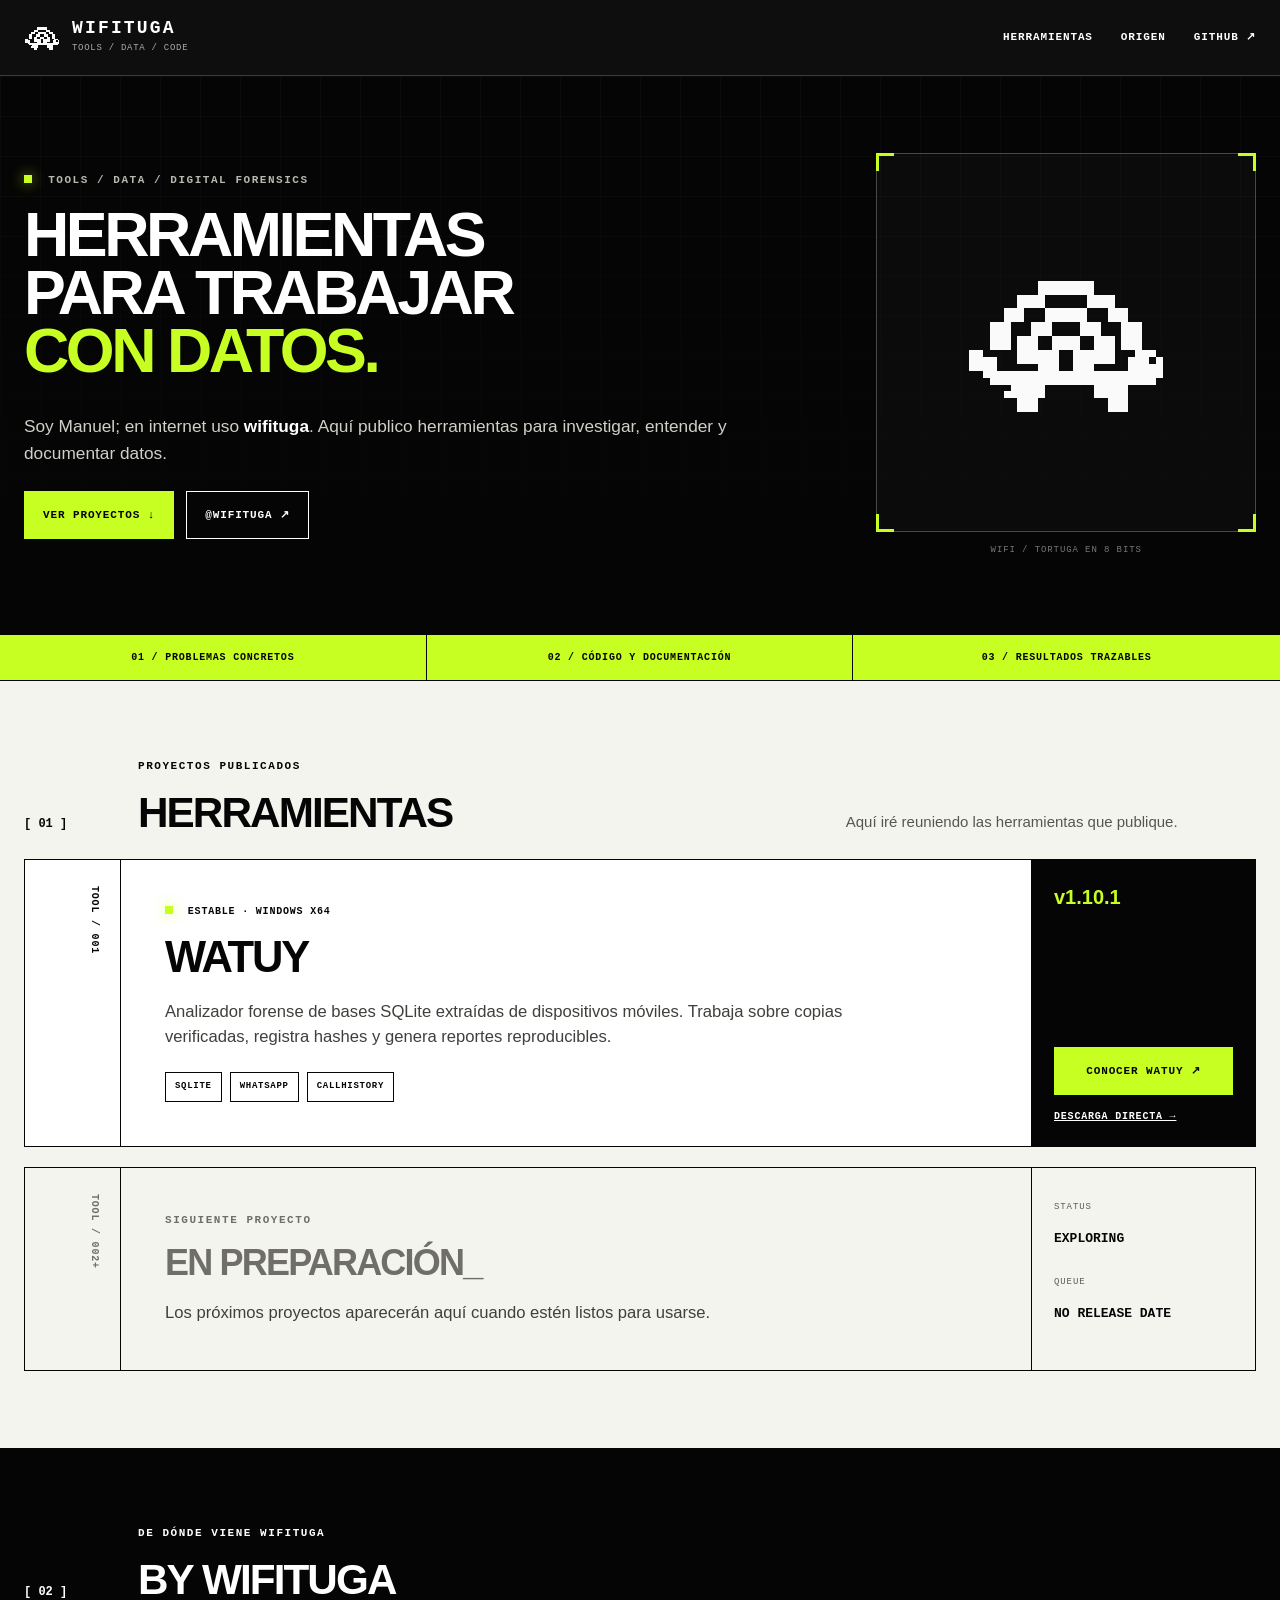
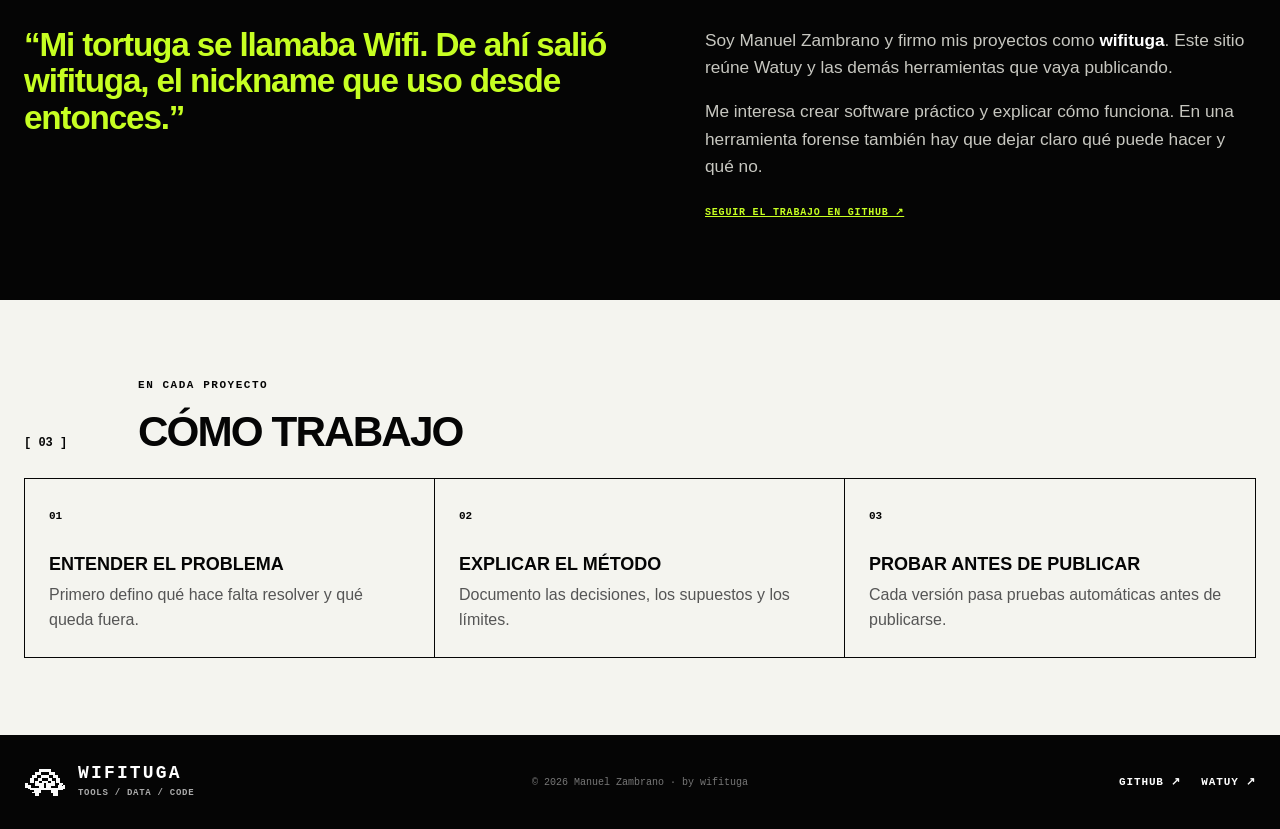
==== commit 4e9c0106: "compact site layout and working principles" ====
--- a/index.html
+++ b/index.html
@@ -114,7 +114,7 @@
             <span></span> TOOLS / DATA / DIGITAL FORENSICS
           </p>
           <h1 id="hero-title">
-            <span>HERRAMIENTAS</span><span>PARA MIRAR</span><em>MÁS CERCA.</em>
+            <span>HERRAMIENTAS</span><span>PARA TRABAJAR</span><em>CON DATOS.</em>
           </h1>
           <p class="hero-intro">
             Soy Manuel; en internet uso <strong>wifituga</strong>. Aquí publico
@@ -251,31 +251,32 @@
       </section>
 
       <section
+        id="como-trabajo"
         class="section principles-section"
         aria-labelledby="principles-title"
       >
         <div class="section-heading">
           <p class="section-index">[ 03 ]</p>
           <div>
-            <p class="eyebrow">FORMA DE TRABAJAR</p>
-            <h2 id="principles-title">PRINCIPIOS</h2>
+            <p class="eyebrow">EN CADA PROYECTO</p>
+            <h2 id="principles-title">CÓMO TRABAJO</h2>
           </div>
         </div>
         <div class="principles-grid">
           <article>
             <span>01</span>
-            <h3>PARTIR DE UN PROBLEMA REAL</h3>
-            <p>Antes de escribir código, intento entender qué hace falta resolver.</p>
+            <h3>ENTENDER EL PROBLEMA</h3>
+            <p>Primero defino qué hace falta resolver y qué queda fuera.</p>
           </article>
           <article>
             <span>02</span>
-            <h3>EXPLICAR QUÉ HACE</h3>
-            <p>Documento el método, los supuestos y también los límites.</p>
+            <h3>EXPLICAR EL MÉTODO</h3>
+            <p>Documento las decisiones, los supuestos y los límites.</p>
           </article>
           <article>
             <span>03</span>
             <h3>PROBAR ANTES DE PUBLICAR</h3>
-            <p>Automatizo pruebas y revisiones para reducir errores en cada versión.</p>
+            <p>Cada versión pasa pruebas automáticas antes de publicarse.</p>
           </article>
         </div>
       </section>
--- a/styles.css
+++ b/styles.css
@@ -108,12 +108,12 @@
 .hero {
   position: relative;
   display: grid;
-  min-height: calc(100vh - 76px);
+  min-height: auto;
   grid-template-columns: minmax(0, 1.35fr) minmax(320px, 0.65fr);
   align-items: center;
-  gap: clamp(40px, 7vw, 100px);
+  gap: clamp(36px, 5vw, 64px);
   overflow: hidden;
-  padding: clamp(70px, 10vw, 130px) max(24px, calc((100vw - var(--max)) / 2));
+  padding: clamp(48px, 6vw, 84px) max(24px, calc((100vw - var(--max)) / 2));
   background: var(--ink);
   color: var(--white);
 }
@@ -190,7 +190,7 @@
   display: flex;
   flex-wrap: wrap;
   gap: 12px;
-  margin-top: 34px;
+  margin-top: 24px;
 }
 .button {
   display: inline-flex;
@@ -291,14 +291,14 @@
 }
 
 .section {
-  padding: clamp(80px, 10vw, 140px) max(24px, calc((100vw - var(--max)) / 2));
+  padding: clamp(52px, 6vw, 84px) max(24px, calc((100vw - var(--max)) / 2));
 }
 .section-heading {
   display: grid;
   grid-template-columns: 90px minmax(260px, 1fr) minmax(240px, 0.6fr);
   align-items: end;
   gap: 24px;
-  margin-bottom: 34px;
+  margin-bottom: 26px;
 }
 .section-index {
   margin: 0;
@@ -444,7 +444,7 @@
 .origin-grid {
   display: grid;
   grid-template-columns: 1.05fr 0.95fr;
-  gap: clamp(50px, 9vw, 130px);
+  gap: clamp(36px, 6vw, 72px);
   align-items: start;
 }
 blockquote {
@@ -460,7 +460,7 @@
   max-width: 600px;
 }
 .origin-copy p {
-  margin: 0 0 24px;
+  margin: 0 0 16px;
   color: #c7c7c0;
   font-family: Arial, Helvetica, sans-serif;
   font-size: clamp(15px, 1.35vw, 18px);
@@ -471,7 +471,7 @@
 }
 .inverse-link {
   display: inline-block;
-  margin-top: 18px;
+  margin-top: 8px;
   color: var(--acid);
 }
 
@@ -481,8 +481,8 @@
   border: 1px solid var(--ink);
 }
 .principles-grid article {
-  min-height: 260px;
-  padding: 30px;
+  min-height: 178px;
+  padding: 24px;
   border-right: 1px solid var(--ink);
 }
 .principles-grid article:last-child {
@@ -493,7 +493,7 @@
   font-weight: 900;
 }
 .principles-grid h3 {
-  margin: 52px 0 14px;
+  margin: 28px 0 10px;
   font-family: Arial, Helvetica, sans-serif;
   font-size: 18px;
   line-height: 1;
@@ -510,7 +510,7 @@
   grid-template-columns: 1fr auto 1fr;
   align-items: center;
   gap: 24px;
-  padding: 34px max(24px, calc((100vw - var(--max)) / 2));
+  padding: 26px max(24px, calc((100vw - var(--max)) / 2));
   background: var(--ink);
   color: var(--white);
 }
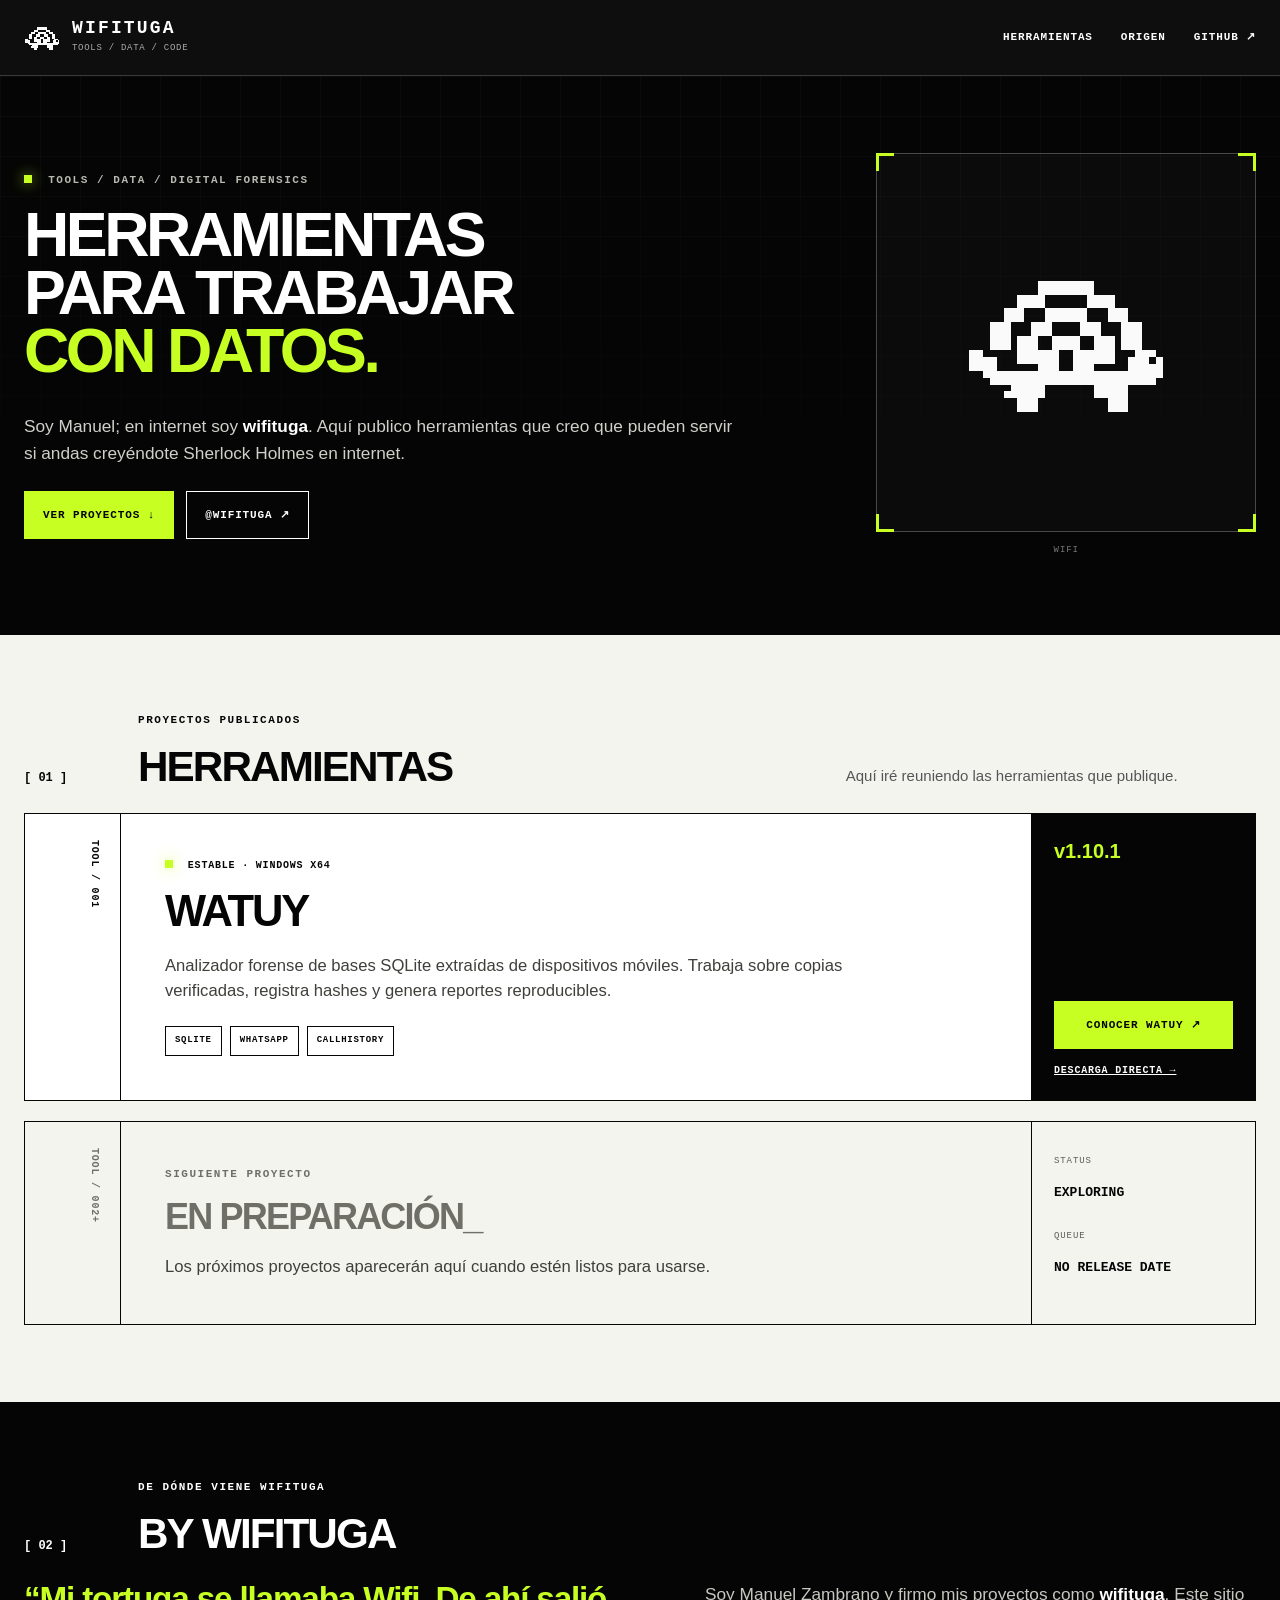
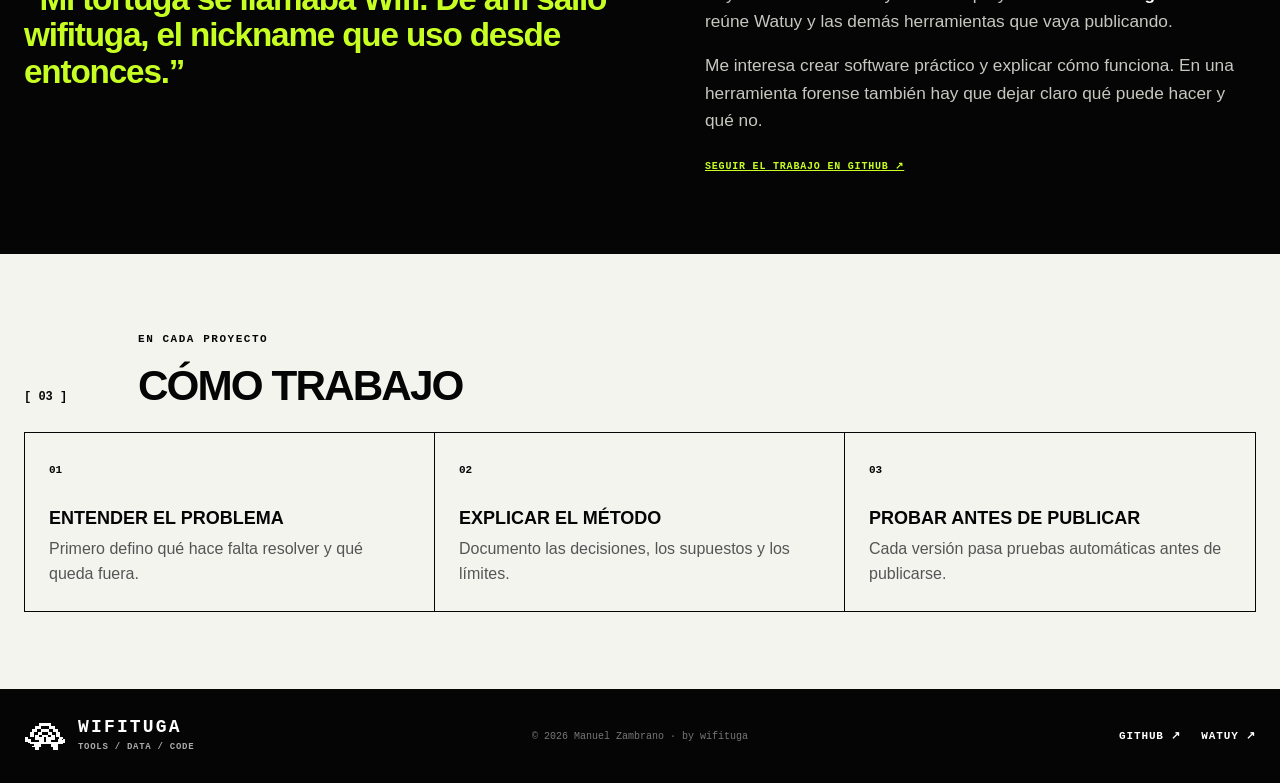
==== commit a0cabba5: "use a more personal homepage voice" ====
--- a/index.html
+++ b/index.html
@@ -117,8 +117,9 @@
             <span>HERRAMIENTAS</span><span>PARA TRABAJAR</span><em>CON DATOS.</em>
           </h1>
           <p class="hero-intro">
-            Soy Manuel; en internet uso <strong>wifituga</strong>. Aquí publico
-            herramientas para investigar, entender y documentar datos.
+            Soy Manuel; en internet soy <strong>wifituga</strong>. Aquí publico
+            herramientas que creo que pueden servir si andas creyéndote
+            Sherlock Holmes en internet.
           </p>
           <div class="hero-actions">
             <a class="button button-primary" href="#herramientas"
@@ -137,14 +138,8 @@
             <span class="corner bottom-right"></span>
             <img src="assets/turtle.svg" alt="" width="220" height="220" />
           </div>
-          <p>WIFI / TORTUGA EN 8 BITS</p>
-        </div>
-      </section>
-
-      <section class="signal" aria-label="Principios de wifituga">
-        <span>01 / PROBLEMAS CONCRETOS</span>
-        <span>02 / CÓDIGO Y DOCUMENTACIÓN</span>
-        <span>03 / RESULTADOS TRAZABLES</span>
+          <p>WIFI</p>
+        </div>
       </section>
 
       <section
--- a/styles.css
+++ b/styles.css
@@ -272,24 +272,6 @@
   text-align: center;
 }
 
-.signal {
-  display: grid;
-  grid-template-columns: repeat(3, 1fr);
-  border-bottom: 1px solid var(--ink);
-  background: var(--acid);
-}
-.signal span {
-  padding: 15px 20px;
-  border-right: 1px solid var(--ink);
-  font-size: 10px;
-  font-weight: 900;
-  letter-spacing: 0.08em;
-  text-align: center;
-}
-.signal span:last-child {
-  border-right: 0;
-}
-
 .section {
   padding: clamp(52px, 6vw, 84px) max(24px, calc((100vw - var(--max)) / 2));
 }
@@ -585,16 +567,6 @@
   .brand small {
     display: none;
   }
-  .signal {
-    grid-template-columns: 1fr;
-  }
-  .signal span {
-    border-right: 0;
-    border-bottom: 1px solid var(--ink);
-  }
-  .signal span:last-child {
-    border-bottom: 0;
-  }
   .section-heading {
     grid-template-columns: 1fr;
   }
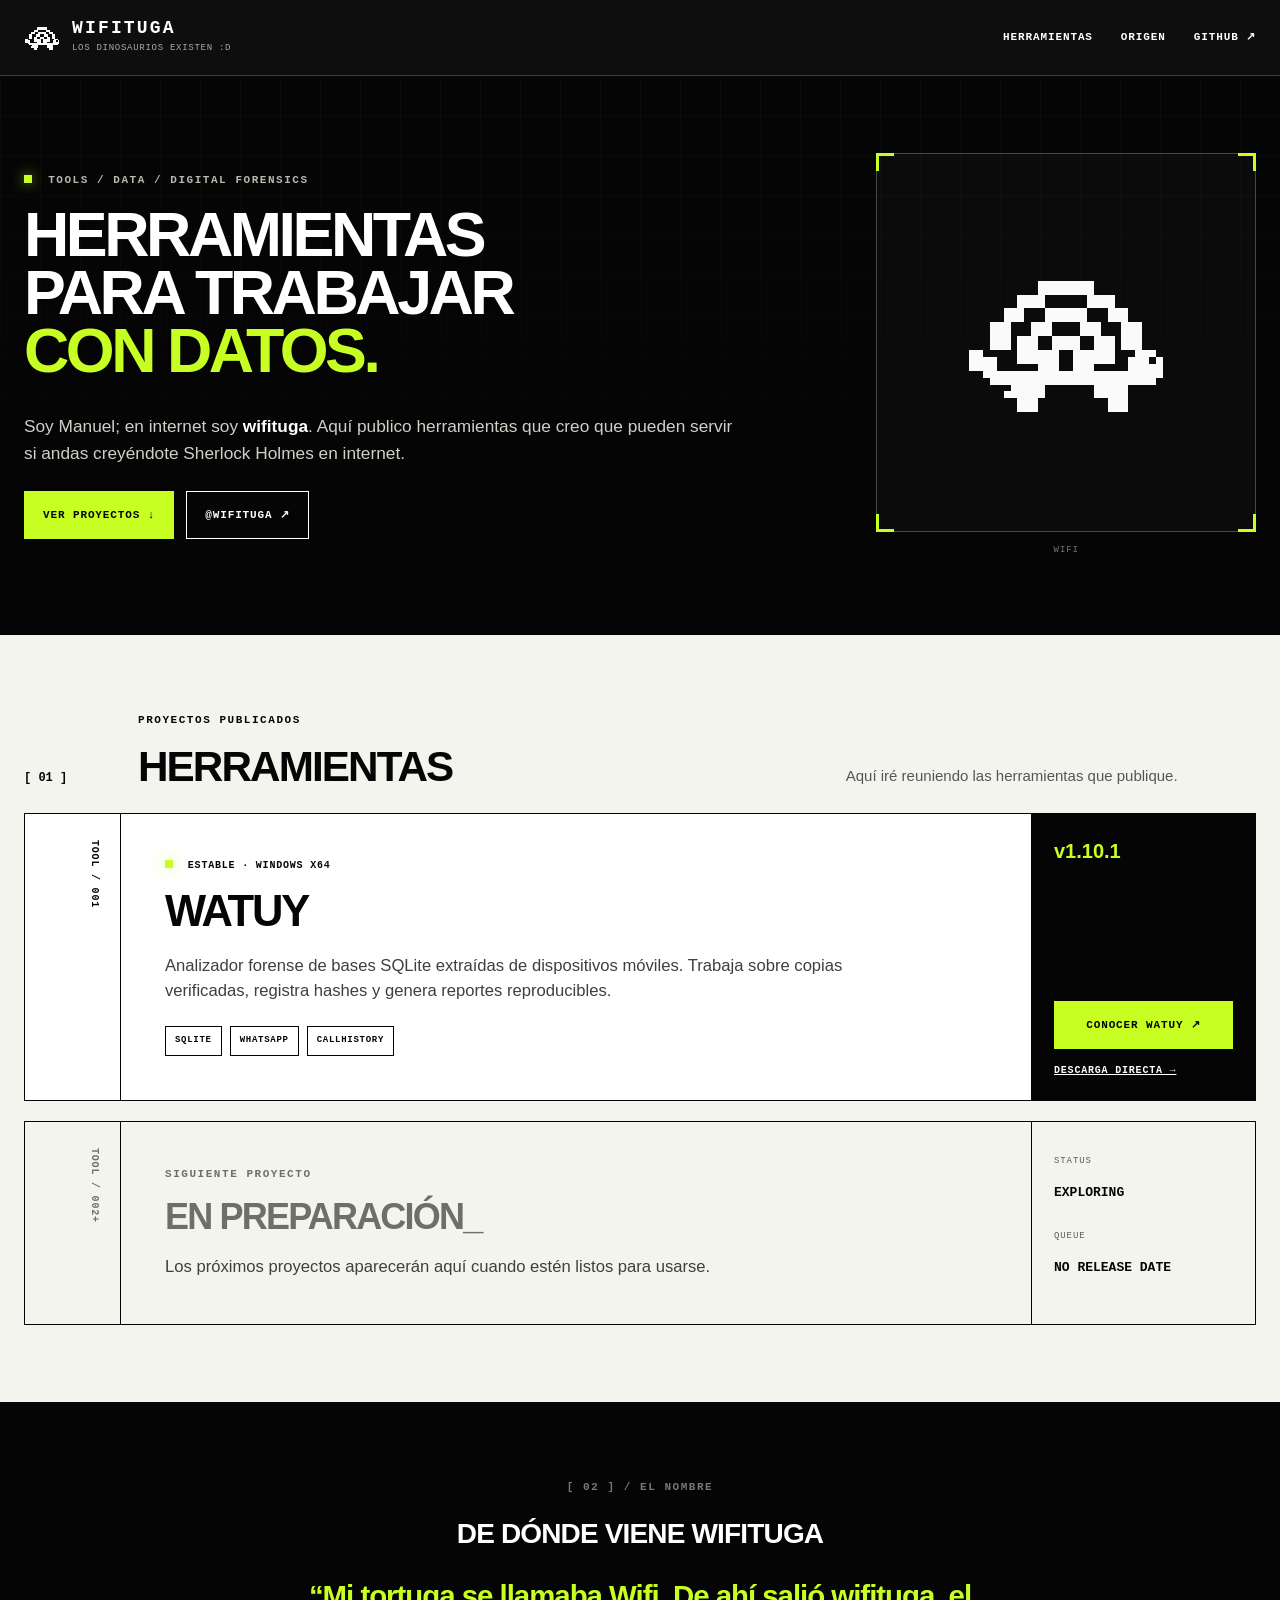
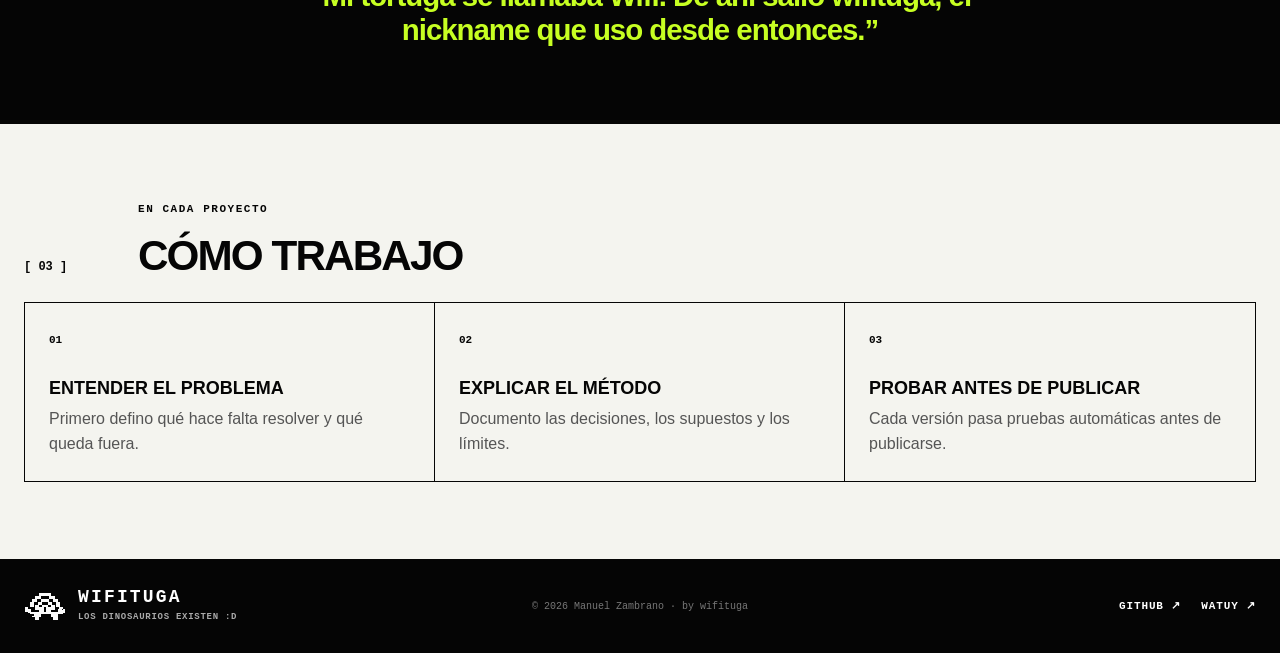
==== commit 3c6f9e03: "simplify the wifituga origin section" ====
--- a/index.html
+++ b/index.html
@@ -97,7 +97,7 @@
     <header class="site-header">
       <a class="brand" href="#inicio" aria-label="wifituga, inicio">
         <img src="assets/turtle.svg" alt="" width="36" height="36" />
-        <span><b>WIFITUGA</b><small>TOOLS / DATA / CODE</small></span>
+        <span><b>WIFITUGA</b><small>LOS DINOSAURIOS EXISTEN :D</small></span>
       </a>
       <nav aria-label="Navegación principal">
         <a href="#herramientas">HERRAMIENTAS</a>
@@ -215,34 +215,14 @@
         class="section origin-section"
         aria-labelledby="origin-title"
       >
-        <div class="section-heading inverse-heading">
-          <p class="section-index">[ 02 ]</p>
-          <div>
-            <p class="eyebrow">DE DÓNDE VIENE WIFITUGA</p>
-            <h2 id="origin-title">BY WIFITUGA</h2>
-          </div>
-        </div>
-        <div class="origin-grid">
-          <blockquote>
-            “Mi tortuga se llamaba Wifi. De ahí salió wifituga, el nickname que
-            uso desde entonces.”
-          </blockquote>
-          <div class="origin-copy">
-            <p>
-              Soy Manuel Zambrano y firmo mis proyectos como
-              <strong>wifituga</strong>. Este sitio reúne Watuy y las demás
-              herramientas que vaya publicando.
-            </p>
-            <p>
-              Me interesa crear software práctico y explicar cómo funciona. En
-              una herramienta forense también hay que dejar claro qué puede
-              hacer y qué no.
-            </p>
-            <a href="https://github.com/wifituga" class="inverse-link"
-              >SEGUIR EL TRABAJO EN GITHUB ↗</a
-            >
-          </div>
-        </div>
+        <div class="origin-heading">
+          <p class="eyebrow">[ 02 ] / EL NOMBRE</p>
+          <h2 id="origin-title">DE DÓNDE VIENE WIFITUGA</h2>
+        </div>
+        <blockquote>
+          “Mi tortuga se llamaba Wifi. De ahí salió wifituga, el nickname que
+          uso desde entonces.”
+        </blockquote>
       </section>
 
       <section
@@ -280,7 +260,7 @@
     <footer>
       <a class="footer-brand" href="#inicio">
         <img src="assets/turtle.svg" alt="" width="42" height="42" />
-        <span><b>WIFITUGA</b><small>TOOLS / DATA / CODE</small></span>
+        <span><b>WIFITUGA</b><small>LOS DINOSAURIOS EXISTEN :D</small></span>
       </a>
       <p>© 2026 Manuel Zambrano · by wifituga</p>
       <div>
--- a/styles.css
+++ b/styles.css
@@ -420,41 +420,30 @@
   background: var(--ink);
   color: var(--white);
 }
-.inverse-heading {
-  border-bottom-color: rgba(255, 255, 255, 0.3);
-}
-.origin-grid {
-  display: grid;
-  grid-template-columns: 1.05fr 0.95fr;
-  gap: clamp(36px, 6vw, 72px);
-  align-items: start;
+.origin-heading {
+  max-width: 720px;
+  margin: 0 auto 24px;
+  text-align: center;
+}
+.origin-heading .eyebrow {
+  color: #777;
+}
+.origin-heading h2 {
+  margin: 0;
+  font-family: Arial, Helvetica, sans-serif;
+  font-size: clamp(20px, 2.2vw, 28px);
+  letter-spacing: -0.03em;
 }
 blockquote {
-  margin: 0;
+  max-width: 760px;
+  margin: 0 auto;
   color: var(--acid);
   font-family: Arial, Helvetica, sans-serif;
-  font-size: clamp(22px, 2.6vw, 34px);
+  font-size: clamp(20px, 2.3vw, 30px);
   font-weight: 900;
   letter-spacing: -0.035em;
-  line-height: 1.1;
-}
-.origin-copy {
-  max-width: 600px;
-}
-.origin-copy p {
-  margin: 0 0 16px;
-  color: #c7c7c0;
-  font-family: Arial, Helvetica, sans-serif;
-  font-size: clamp(15px, 1.35vw, 18px);
-  line-height: 1.6;
-}
-.origin-copy strong {
-  color: var(--white);
-}
-.inverse-link {
-  display: inline-block;
-  margin-top: 8px;
-  color: var(--acid);
+  line-height: 1.15;
+  text-align: center;
 }
 
 .principles-grid {
@@ -534,9 +523,6 @@
   }
   .version {
     margin-bottom: 20px;
-  }
-  .origin-grid {
-    grid-template-columns: 1fr;
   }
   .principles-grid {
     grid-template-columns: 1fr;
